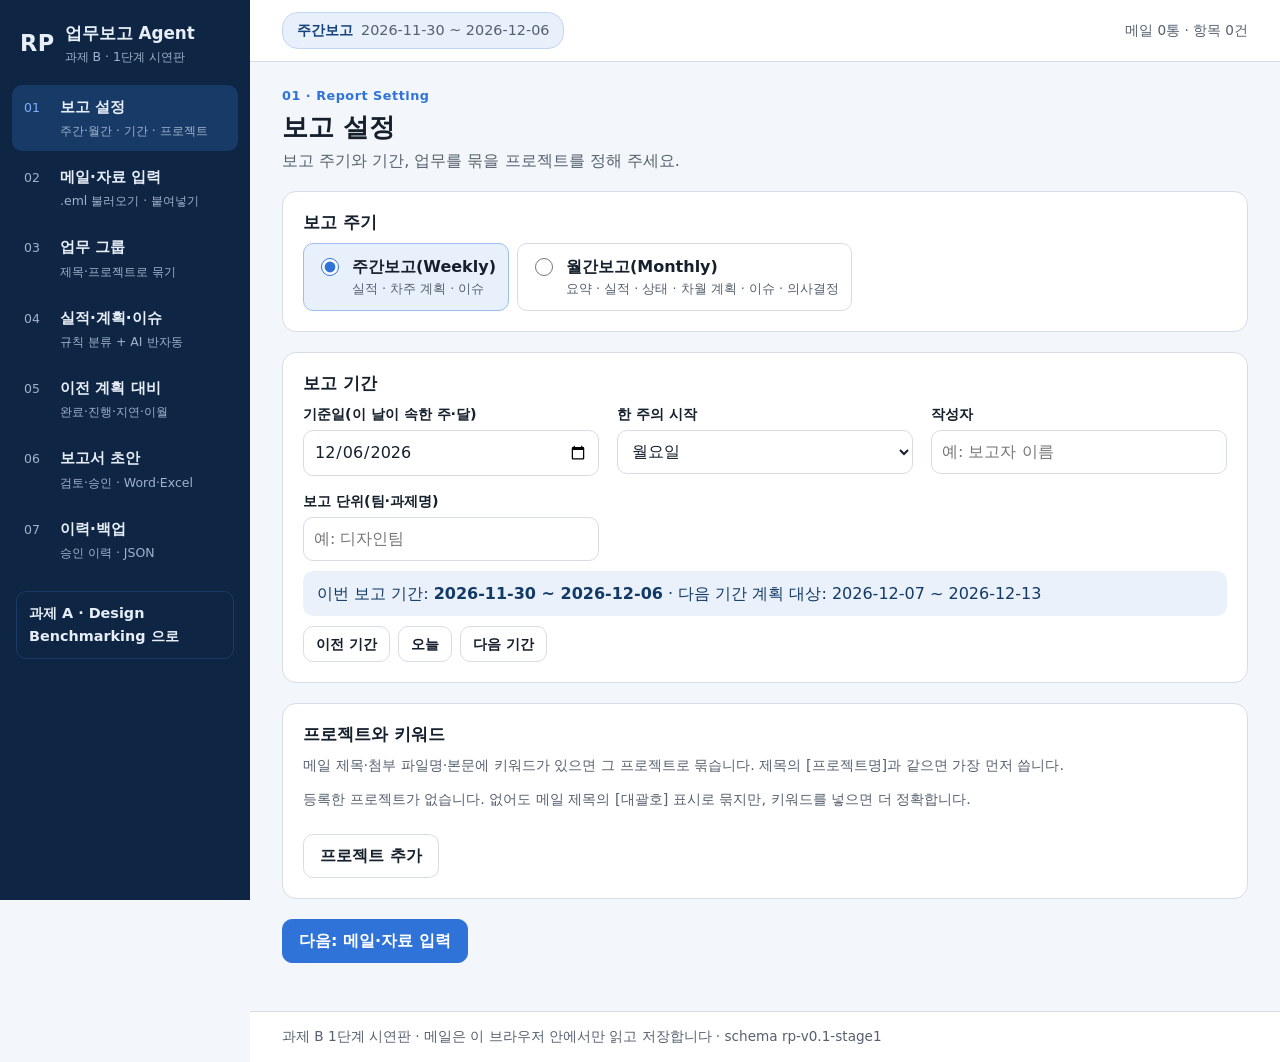
==== report/index.html @ 28d18e73 "과제 B 추가 — 자동 업무보고 Agent 1단계 (report/index.html) - 수강생 추가 제출 「AI 기반 자동 주간·월간 업무보고 생성 Agent 구축 기획서」를 과" ====
<!doctype html>
<html lang="ko">
<head>
  <meta charset="utf-8">
  <meta name="viewport" content="width=device-width, initial-scale=1">
  <title>업무보고 Agent — 과제 B</title>
  <meta name="description" content="Outlook 에서 저장한 메일(.eml)을 불러와 업무 단위로 묶고 실적·계획·이슈로 나눠, 근거 메일이 붙은 주간·월간 업무보고 초안을 만드는 브라우저 도구(과제 B 1단계 시연판)">
  <meta name="robots" content="noindex">
  <link rel="stylesheet" href="../css/style.css">
</head>
<body class="task-b">
  <a class="skip" href="#main">본문으로 건너뛰기</a>
  <div class="shell">
    <aside class="side" aria-label="주 메뉴">
      <a class="brand" href="#/setup">
        <span class="brand-mark" aria-hidden="true">RP</span>
        <span class="brand-text">
          <span class="brand-name">업무보고 Agent</span>
          <span class="brand-sub">과제 B · 1단계 시연판</span>
        </span>
      </a>
      <nav class="nav" id="nav"></nav>
      <a class="side-switch" href="../index.html">과제 A · Design Benchmarking 으로</a>
    </aside>

    <div class="body">
      <header class="topbar">
        <a class="scope-chip" id="scopeChip" href="#/setup"></a>
        <span class="topbar-note" id="storeNote"></span>
      </header>
      <div id="sampleBanner" class="sample-banner" hidden></div>
      <main id="main" class="main" tabindex="-1"></main>
      <footer class="site-footer">
        과제 B 1단계 시연판 · 메일은 이 브라우저 안에서만 읽고 저장합니다 · schema <span id="schemaVer"></span>
      </footer>
    </div>
  </div>

  <div id="toast" class="toast" role="status" aria-live="polite" hidden></div>

  <dialog id="dialog" class="dialog">
    <form method="dialog" class="dialog-body">
      <h2 id="dialogTitle"></h2>
      <div id="dialogContent"></div>
      <div class="dialog-actions" id="dialogActions"></div>
    </form>
  </dialog>

  <!-- 로컬 파일(file://)로 열어도 돌도록 module 이 아닌 일반 스크립트로 불러옵니다 -->
  <script src="../vendor/xlsx.full.min.js"></script>
  <script src="../js/report-logic.js"></script>
  <script src="../js/report-sample.js"></script>
  <script src="../js/report-app.js"></script>
</body>
</html>
---- css/style.css ----
/* Design Benchmarking Agent — 1단계 화면 스타일
   화면 구성은 제출자 웹 프로토타입(짙은 남색 사이드바 + 밝은 본문 + 파란 강조)을 따릅니다.
   360px 까지 반응형, 좁은 화면에서는 사이드바가 위쪽 메뉴로 바뀝니다. */
:root {
  --container-pad: 16px;
  --bg: #f3f6fa;
  --surface: #ffffff;
  --text: #16202c;
  --muted: #56616f;
  --line: #d6dde6;
  --primary: #2f73d9;
  --primary-dark: #215cb4;
  --primary-soft: #e8f0fc;
  --on-primary: #ffffff;
  --side: #0f2544;
  --side-2: #183a66;
  --on-side: #e7eef8;
  --on-side-muted: #9fb2cc;
  --danger: #b3261e;
  --warn-bg: #fff4d6;
  --ok: #1b6e3a;
  --fact: #1b6e3a;
  --obs: #8a4b00;
  --radius: 10px;
}
@media (min-width: 640px) { :root { --container-pad: 24px; } }
@media (min-width: 1024px) { :root { --container-pad: 32px; } }

*, *::before, *::after { box-sizing: border-box; }
html { -webkit-text-size-adjust: 100%; }
body {
  margin: 0;
  background: var(--bg);
  color: var(--text);
  font-family: "Pretendard", "Apple SD Gothic Neo", "Malgun Gothic", "Noto Sans KR", system-ui, sans-serif;
  font-size: 16px;
  line-height: 1.6;
  word-break: keep-all;
  overflow-wrap: break-word;
}
button, input, select, textarea { font: inherit; color: inherit; }
input[type="file"] { max-width: 100%; }
img { max-width: 100%; display: block; }
h1, h2, h3 { line-height: 1.3; margin: 0 0 .5em; }
h1 { font-size: 1.6rem; }
h2 { font-size: 1.2rem; }
h3 { font-size: 1.05rem; }
p { margin: 0 0 .75em; }
a { color: var(--primary); }
.sr { position: absolute; width: 1px; height: 1px; overflow: hidden; clip: rect(0 0 0 0); white-space: nowrap; }
.skip { position: absolute; left: -999px; }
.skip:focus { left: 8px; top: 8px; background: #fff; padding: 8px; z-index: 50; }
[hidden] { display: none !important; }

/* ── 뼈대: 사이드바 + 본문 ─────────────────── */
.shell { display: grid; grid-template-columns: 250px minmax(0, 1fr); min-height: 100vh; }
.side { background: var(--side); color: var(--on-side); padding: 20px 12px; position: sticky; top: 0; height: 100vh; overflow-y: auto; }
.brand { display: flex; align-items: center; gap: 10px; text-decoration: none; color: var(--on-side); padding: 0 8px 18px; }
.brand-mark { font-weight: 800; font-size: 1.4rem; letter-spacing: .02em; }
.brand-text { display: flex; flex-direction: column; min-width: 0; }
.brand-name { font-weight: 800; font-size: 1.05rem; }
.brand-sub { font-size: .78rem; color: var(--on-side-muted); }
.nav { display: flex; flex-direction: column; gap: 4px; }
.nav a {
  display: grid; grid-template-columns: 28px minmax(0, 1fr); gap: 2px 8px; align-items: baseline;
  padding: 10px 12px; border-radius: var(--radius); color: var(--on-side); text-decoration: none;
}
.nav a .no { font-size: .78rem; color: var(--on-side-muted); }
.nav a .t { font-weight: 700; font-size: .95rem; }
.nav a .s { grid-column: 2; font-size: .78rem; color: var(--on-side-muted); }
.nav a:hover { background: rgba(255, 255, 255, .06); }
.nav a[aria-current="page"] { background: var(--side-2); }
.nav a[aria-current="page"] .no { color: #7fb0ff; }

.body { min-width: 0; display: flex; flex-direction: column; }
.topbar {
  display: flex; flex-wrap: wrap; align-items: center; gap: 8px 16px;
  padding: 12px var(--container-pad); background: var(--surface); border-bottom: 1px solid var(--line);
  position: sticky; top: 0; z-index: 10;
}
.scope-chip {
  display: inline-flex; flex-wrap: wrap; gap: 2px 8px; align-items: center; min-width: 0; max-width: 100%;
  padding: 6px 14px; border-radius: 16px; background: var(--primary-soft); border: 1px solid #c3d6f3;
  color: #17427e; font-weight: 700; font-size: .9rem; text-decoration: none;
}
.scope-chip .dim { font-weight: 500; color: var(--muted); }
.topbar-note { margin-left: auto; font-size: .85rem; color: var(--muted); }
.sample-banner { background: var(--warn-bg); border-bottom: 1px solid #e8cf85; color: #5a4400; font-size: .92rem; padding: 8px var(--container-pad); }
.main { padding: 24px var(--container-pad) 48px; width: 100%; max-width: calc(1280px + 2 * var(--container-pad)); }
.main:focus { outline: none; }
.site-footer { margin-top: auto; border-top: 1px solid var(--line); background: var(--surface); color: var(--muted); font-size: .85rem; padding: 14px var(--container-pad); }

@media (max-width: 1023px) {
  .shell { grid-template-columns: minmax(0, 1fr); }
  .side { position: static; height: auto; padding: 12px var(--container-pad); }
  .brand { padding: 0 0 10px; }
  .nav { flex-direction: row; flex-wrap: wrap; gap: 4px; }
  .nav a { display: inline-flex; gap: 6px; padding: 6px 10px; }
  .nav a .s { display: none; }
  .topbar { position: static; }
}

/* ── 공통 부품 ─────────────────────────── */
.stage { font-size: .8rem; font-weight: 800; color: var(--primary); letter-spacing: .04em; margin-bottom: 4px; }
.page-head { display: flex; flex-wrap: wrap; align-items: flex-end; gap: 8px 16px; margin-bottom: 18px; }
.page-head .titles { margin-right: auto; min-width: 0; }
.page-head h1 { margin: 0; }
.page-head .lead { color: var(--muted); margin: 4px 0 0; }
.card { background: var(--surface); border: 1px solid var(--line); border-radius: 14px; padding: 20px; margin-bottom: 20px; min-width: 0; }
.card > h2 { font-size: 1.05rem; }
.note { color: var(--muted); font-size: .9rem; }
.grid-2 { display: grid; grid-template-columns: repeat(2, minmax(0, 1fr)); gap: 20px; }
@media (max-width: 900px) { .grid-2 { grid-template-columns: minmax(0, 1fr); } }

.btn {
  display: inline-flex; align-items: center; justify-content: center; gap: 8px;
  min-height: 44px; padding: 8px 16px; border-radius: var(--radius);
  border: 1px solid var(--line); background: var(--surface); cursor: pointer; font-weight: 700; text-decoration: none; color: var(--text);
}
.btn:hover { border-color: var(--primary); }
.btn:disabled { opacity: .5; cursor: not-allowed; }
.btn-primary { background: var(--primary); color: var(--on-primary); border-color: var(--primary); }
.btn-primary:hover { background: var(--primary-dark); }
.btn-danger { color: var(--danger); border-color: var(--danger); }
.btn-sm { min-height: 36px; padding: 4px 12px; font-size: .9rem; }
.btn-big { min-height: 52px; font-size: 1.05rem; padding: 12px 28px; }
.btn-row { display: flex; flex-wrap: wrap; gap: 8px; }

/* 선택 칸(Scope Setup) */
.seg { display: flex; flex-wrap: wrap; gap: 8px; }
.opt-grid { display: grid; grid-template-columns: repeat(auto-fill, minmax(180px, 1fr)); gap: 10px; }
.opt {
  position: relative; display: flex; gap: 10px; align-items: flex-start; padding: 10px 12px; min-height: 52px;
  border: 1px solid var(--line); border-radius: var(--radius); background: var(--surface); cursor: pointer; min-width: 0;
}
.opt input { margin-top: 4px; flex: none; width: 18px; height: 18px; accent-color: var(--primary); }
.opt .t { font-weight: 700; display: block; }
.opt .s { font-size: .8rem; color: var(--muted); display: block; }
.opt:has(input:checked) { background: var(--primary-soft); border-color: #9dbdf0; }
.opt .avail { font-size: .78rem; color: var(--muted); }
.opt .avail.zero { color: var(--obs); }
.summary { display: grid; grid-template-columns: max-content minmax(0, 1fr); gap: 6px 16px; margin: 0; }
.summary dt { color: var(--muted); font-size: .9rem; }
.summary dd { margin: 0; font-weight: 700; min-width: 0; }
.scope-id { font-family: ui-monospace, Menlo, Consolas, monospace; font-size: 1.15rem; color: #17427e; }

/* 양식 */
.form-grid { display: grid; grid-template-columns: repeat(3, minmax(0, 1fr)); gap: 14px 18px; }
.form-grid .span-all { grid-column: 1 / -1; }
@media (max-width: 1100px) { .form-grid { grid-template-columns: repeat(2, minmax(0, 1fr)); } }
@media (max-width: 560px) { .form-grid { grid-template-columns: minmax(0, 1fr); } }
.field { display: flex; flex-direction: column; gap: 4px; min-width: 0; }
.field > span { font-weight: 700; font-size: .9rem; }
.field > span .req { color: var(--danger); margin-left: 4px; }
.field input, .field select, .field textarea {
  width: 100%; min-height: 44px; padding: 8px 10px; border: 1px solid var(--line); border-radius: var(--radius); background: var(--surface);
}
.field textarea { min-height: 80px; resize: vertical; }
.field .hint { font-size: .82rem; color: var(--muted); }
.field .err { color: var(--danger); font-size: .88rem; }
.field.invalid input, .field.invalid select, .field.invalid textarea { border-color: var(--danger); }
fieldset.block { border: 1px solid var(--line); border-radius: 14px; padding: 16px 18px 18px; margin: 0 0 18px; background: var(--surface); min-width: 0; }
fieldset.block legend { font-weight: 800; padding: 0 6px; }
.kind { display: inline-block; font-size: .75rem; font-weight: 800; padding: 1px 8px; border-radius: 999px; margin-left: 6px; vertical-align: middle; }
.kind.fact { background: #e3f3e8; color: var(--fact); }
.kind.obs { background: #fdf0dc; color: var(--obs); }
.kind.meta { background: #eef1f5; color: var(--muted); }
.submit-bar { display: flex; justify-content: flex-end; gap: 8px; flex-wrap: wrap; position: sticky; bottom: 0; background: var(--bg); padding: 12px 0; }

/* 이미지 목록(등록 화면) */
.media-list { display: grid; grid-template-columns: repeat(auto-fill, minmax(200px, 1fr)); gap: 12px; margin-top: 12px; }
.media-item { border: 1px solid var(--line); border-radius: var(--radius); padding: 8px; display: flex; flex-direction: column; gap: 6px; min-width: 0; background: #fafbfd; }
.media-item .thumb { aspect-ratio: 4 / 3; background: #e9eef4; border-radius: 6px; display: flex; align-items: center; justify-content: center; overflow: hidden; color: var(--muted); font-size: .85rem; text-align: center; padding: 6px; }
.media-item .thumb img { width: 100%; height: 100%; object-fit: contain; }
.media-item select, .media-item input { width: 100%; min-height: 38px; padding: 4px 8px; border: 1px solid var(--line); border-radius: 8px; background: #fff; }

/* 표 */
.table-wrap { overflow-x: auto; border: 1px solid var(--line); border-radius: var(--radius); background: var(--surface); }
table.list { width: 100%; border-collapse: collapse; font-size: .92rem; }
table.list th, table.list td { padding: 8px 10px; border-bottom: 1px solid var(--line); text-align: left; vertical-align: top; }
table.list th { background: #eef2f7; white-space: nowrap; }
table.list td.num, table.list th.num { text-align: right; white-space: nowrap; }
table.list td.zero { color: #a3adba; }
table.list tr.differs td { background: #fffaf0; }
table.list td.blk { color: var(--muted); font-size: .82rem; white-space: nowrap; }
.heat-1 { background: #eef4fd; } .heat-2 { background: #d9e7fb; } .heat-3 { background: #bcd4f7; }

/* 통계 타일 */
.tiles { display: grid; grid-template-columns: repeat(4, minmax(0, 1fr)); gap: 12px; margin-bottom: 20px; }
@media (max-width: 900px) { .tiles { grid-template-columns: repeat(2, minmax(0, 1fr)); } }
.tile { background: var(--surface); border: 1px solid var(--line); border-radius: 14px; padding: 14px 16px; min-width: 0; }
.tile .k { font-size: .85rem; color: var(--muted); }
.tile .v { font-size: 1.6rem; font-weight: 800; }

/* 갤러리 */
.filters { display: grid; grid-template-columns: repeat(auto-fit, minmax(150px, 1fr)); gap: 12px; align-items: end; }
.gallery { display: grid; grid-template-columns: repeat(auto-fill, minmax(230px, 1fr)); gap: 16px; }
.mcard { background: var(--surface); border: 1px solid var(--line); border-radius: 14px; overflow: hidden; display: flex; flex-direction: column; min-width: 0; }
.mcard.picked { border-color: var(--primary); box-shadow: 0 0 0 2px var(--primary-soft); }
.mcard .img { aspect-ratio: 4 / 3; background: #e9eef4; display: flex; align-items: center; justify-content: center; color: var(--muted); font-size: .9rem; }
.mcard .img img { width: 100%; height: 100%; object-fit: contain; }
.mcard .bd { padding: 12px 14px; display: flex; flex-direction: column; gap: 6px; flex: 1; }
.mcard .nm { font-weight: 800; }
.mcard .nm a { color: var(--text); text-decoration: none; }
.mcard .nm a:hover { color: var(--primary); }
.mcard .spec { font-size: .85rem; color: var(--muted); }
.mcard .ft { display: flex; flex-wrap: wrap; gap: 6px; padding: 0 14px 14px; }
.tags { display: flex; flex-wrap: wrap; gap: 6px; }
.tag { display: inline-block; padding: 2px 10px; border-radius: 999px; background: var(--primary-soft); color: #17427e; font-size: .78rem; font-weight: 700; }
.tag.muted { background: #eef1f5; color: var(--muted); }
.tag.warn { background: #fdecea; color: #7a1c14; }
.tag.ok { background: #e3f3e8; color: var(--ok); }

/* Side-by-Side */
.sbs { display: grid; gap: 12px; }
.sbs-row { display: grid; grid-template-columns: 120px repeat(var(--n), minmax(0, 1fr)); gap: 12px; align-items: start; }
.sbs-row .lab { font-weight: 800; font-size: .9rem; padding-top: 6px; }
.sbs-cell { background: var(--surface); border: 1px solid var(--line); border-radius: 10px; min-width: 0; overflow: hidden; }
.sbs-cell .img { aspect-ratio: 4 / 3; background: #e9eef4; display: flex; align-items: center; justify-content: center; color: var(--muted); font-size: .85rem; text-align: center; padding: 4px; }
.sbs-cell .img img { width: 100%; height: 100%; object-fit: contain; }
.sbs-cell .cap { padding: 6px 10px; font-weight: 700; font-size: .9rem; }
@media (max-width: 700px) {
  .sbs-row { grid-template-columns: repeat(2, minmax(0, 1fr)); }
  .sbs-row .lab { grid-column: 1 / -1; padding-top: 0; }
}

/* 상세 */
.detail-top { display: grid; grid-template-columns: minmax(0, 3fr) minmax(0, 2fr); gap: 20px; }
@media (max-width: 900px) { .detail-top { grid-template-columns: minmax(0, 1fr); } }
.viewer .main-img { aspect-ratio: 4 / 3; background: #e9eef4; border-radius: 10px; display: flex; align-items: center; justify-content: center; overflow: hidden; color: var(--muted); }
.viewer .main-img img { width: 100%; height: 100%; object-fit: contain; }
.thumbs { display: flex; flex-wrap: wrap; gap: 8px; margin-top: 10px; }
.thumbs button { border: 2px solid var(--line); border-radius: 8px; background: #fff; padding: 4px 8px; cursor: pointer; font-size: .82rem; font-weight: 700; min-height: 36px; }
.thumbs button[aria-pressed="true"] { border-color: var(--primary); color: var(--primary); }
dl.kvs { display: grid; grid-template-columns: max-content minmax(0, 1fr); gap: 4px 14px; margin: 0; font-size: .92rem; }
dl.kvs dt { color: var(--muted); }
dl.kvs dd { margin: 0; min-width: 0; }
.blocks { display: grid; grid-template-columns: repeat(2, minmax(0, 1fr)); gap: 16px; }
@media (max-width: 900px) { .blocks { grid-template-columns: minmax(0, 1fr); } }

/* 가져오기 */
.map-grid { display: grid; grid-template-columns: repeat(auto-fill, minmax(260px, 1fr)); gap: 10px 16px; }
.map-row { display: flex; flex-direction: column; gap: 4px; min-width: 0; border: 1px solid var(--line); border-radius: 10px; padding: 8px 10px; background: #fafbfd; }
.map-row .col { font-weight: 800; }
.map-row .ex { font-size: .8rem; color: var(--muted); overflow: hidden; text-overflow: ellipsis; white-space: nowrap; }
.map-row select { min-height: 38px; border: 1px solid var(--line); border-radius: 8px; padding: 4px 8px; background: #fff; width: 100%; }

.alert { padding: 10px 14px; border-radius: var(--radius); margin: 10px 0; }
.alert.warn { background: #fdecea; color: #7a1c14; }
.alert.info { background: #eaf1fa; color: #123a66; }
.empty { text-align: center; padding: 40px 16px; color: var(--muted); }

/* 대화상자·알림 */
.dialog { border: none; border-radius: 12px; padding: 0; width: min(640px, calc(100vw - 32px)); max-height: calc(100vh - 32px); }
.dialog::backdrop { background: rgba(0, 0, 0, .45); }
.dialog-body { padding: 20px; }
.dialog-actions { display: flex; justify-content: flex-end; gap: 8px; margin-top: 16px; flex-wrap: wrap; }
.toast { position: fixed; left: 50%; bottom: 24px; transform: translateX(-50%); background: #1b2430; color: #fff; padding: 12px 18px; border-radius: var(--radius); z-index: 100; max-width: calc(100vw - 32px); }
.toast.error { background: var(--danger); }

/* 인쇄: 비교표만 */
/* ── 2026-09-29 추가: 07 Insight · 08 Report · 09 피드백 · 10 운영 루프 ── */
table.list td.up { background: #e3f4e8; }
table.list td.down { background: #fde8e6; }
table.list tr.sum th, table.list tr.sum td { background: #eef2f7; font-weight: 700; }
table.list td.pre { white-space: pre-line; min-width: 200px; }
.sw-grid { display: grid; grid-template-columns: repeat(auto-fit, minmax(min(100%, 260px), 1fr)); gap: 12px; }
.sw-card { border: 1px solid var(--line); border-radius: var(--radius); padding: 12px 14px; min-width: 0; }
.sw-card h3 { margin: 0 0 6px; }
.sw-card ul { margin: 2px 0 8px; padding-left: 20px; }
.sw-k { font-weight: 800; font-size: .88rem; }
.sw-k.ok { color: var(--ok); }
.sw-k.bad { color: var(--danger); }
ol.loop { list-style: none; margin: 0; padding: 0; display: grid; gap: 8px; }
ol.loop li { display: flex; flex-wrap: wrap; align-items: center; justify-content: space-between; gap: 8px; border: 1px solid var(--line); border-radius: var(--radius); padding: 6px 10px; }
ol.loop li.done { background: #eef8f1; border-color: #b9dfc5; }
ol.loop li .opt { border: 0; padding: 0; min-height: 44px; flex: 1 1 220px; }
.nav a .s.badge-warn { color: #ffd98a; font-weight: 700; }
.rp-screen { padding: 24px; }
.rp-screen .rp-fb { margin-top: 8px; }

@media print {
  .side, .topbar, .site-footer, .sample-banner, .no-print, .toast { display: none !important; }
  .shell { display: block; }
  body { background: #fff; font-size: 11pt; }
  .main { padding: 0; max-width: none; }
  .card { border: none; padding: 0; }
  .table-wrap { overflow: visible; border: none; }
  table.list th, table.list td { padding: 4px 6px; }
  .print-only { display: block !important; }
  .sbs-row { break-inside: avoid; }
}
.print-only { display: none; }

/* ── 과제 전환 링크 (2026-09-29, 과제 B 추가) ── */
.side-switch {
  display: block; margin: 18px 4px 0; padding: 10px 12px; border: 1px solid var(--side-2); border-radius: var(--radius);
  color: var(--on-side); text-decoration: none; font-weight: 700; font-size: .9rem;
}
.side-switch:hover { background: rgba(255, 255, 255, .06); }
@media (max-width: 1023px) { .side-switch { display: inline-block; margin: 8px 0 0; padding: 6px 10px; } }

/* ── 과제 B · 업무보고 Agent ── */
.drop { display: flex; flex-wrap: wrap; align-items: center; gap: 10px 16px; padding: 22px; border: 2px dashed var(--line); border-radius: 14px; background: #fafbfd; margin-bottom: 12px; }
.drop.over { border-color: var(--primary); background: var(--primary-soft); }
.btn input[type="file"] { position: absolute; width: 1px; height: 1px; overflow: hidden; clip: rect(0 0 0 0); }
.btn { position: relative; }
.pj-rows { display: grid; gap: 10px; margin-bottom: 12px; }
.pj-row { display: grid; grid-template-columns: minmax(0, 1fr) minmax(0, 2fr) auto; gap: 10px; align-items: end; }
@media (max-width: 700px) { .pj-row { grid-template-columns: minmax(0, 1fr); } }
.nowrap { white-space: nowrap; }
.att { font-size: .82rem; color: var(--muted); }
a.evlink { display: inline-block; margin: 0 6px 2px 0; font-weight: 800; font-size: .85rem; }
table.list.items td { min-width: 90px; }
table.list.items td.wide { min-width: 260px; }
table.list.items select, table.list.items input[type="text"], table.list.items input[type="date"], table.list.items textarea {
  width: 100%; min-height: 36px; padding: 4px 6px; border: 1px solid var(--line); border-radius: 8px; background: #fff;
}
table.list.items textarea { resize: vertical; }
table.list tr.excluded td { opacity: .5; }
table.list tr.inferred textarea { font-style: italic; }
.mono { font-family: ui-monospace, Menlo, Consolas, monospace; font-size: .85rem; }
.steps { margin: 8px 0 12px; padding-left: 22px; }
.steps li { margin: 4px 0; }
pre.mail-body { white-space: pre-wrap; word-break: keep-all; overflow-wrap: break-word; font-family: inherit; background: #fafbfd; border: 1px solid var(--line); border-radius: var(--radius); padding: 12px 14px; margin: 0 0 10px; }
.paper { padding: 28px; }
.paper .rp h1 { font-size: 1.4rem; }
.paper .rp h2 { font-size: 1.1rem; }
.paper .rp a.ev { text-decoration: none; }
@media (max-width: 700px) {
  .paper { padding: 16px; }
  .paper .rp table { display: block; overflow-x: auto; } /* 좁은 화면에서는 표만 옆으로 밀어 봅니다 */
}
@media print {
  .task-b .paper { border: none; padding: 0; }
}
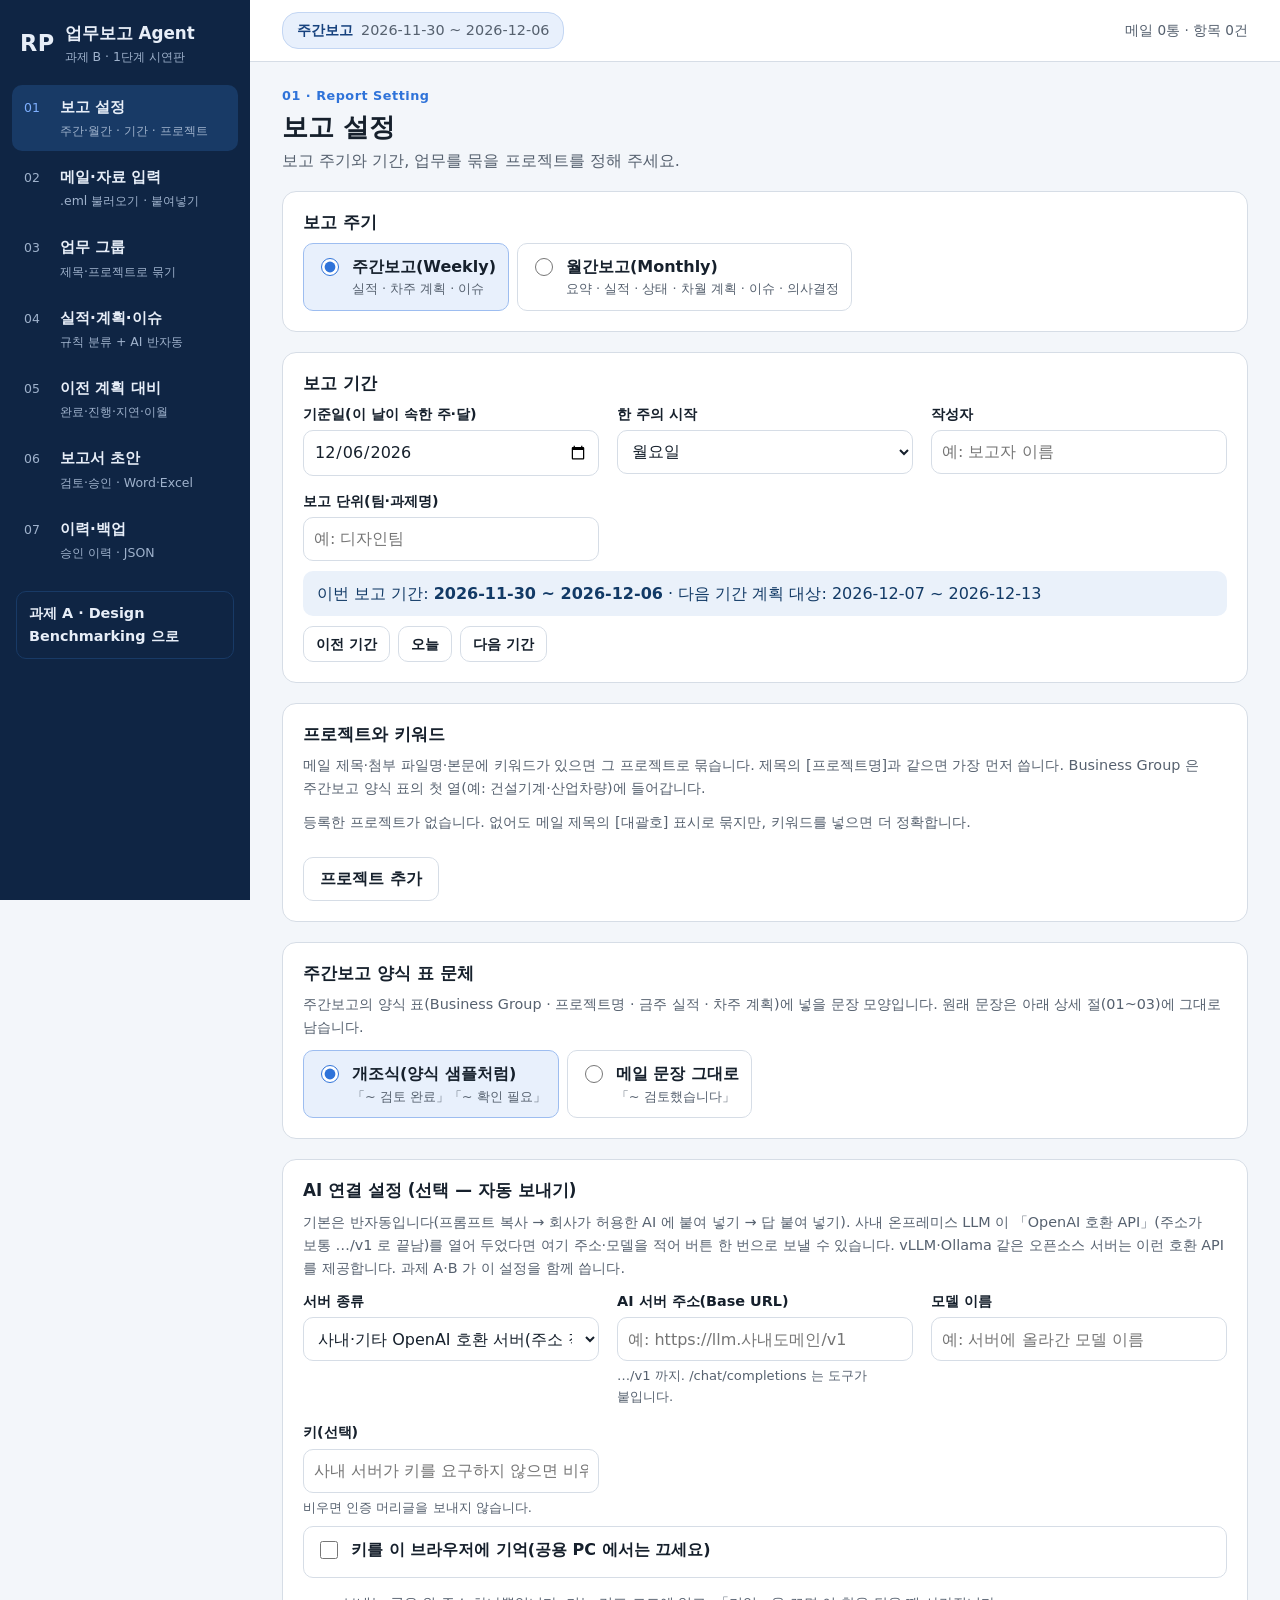
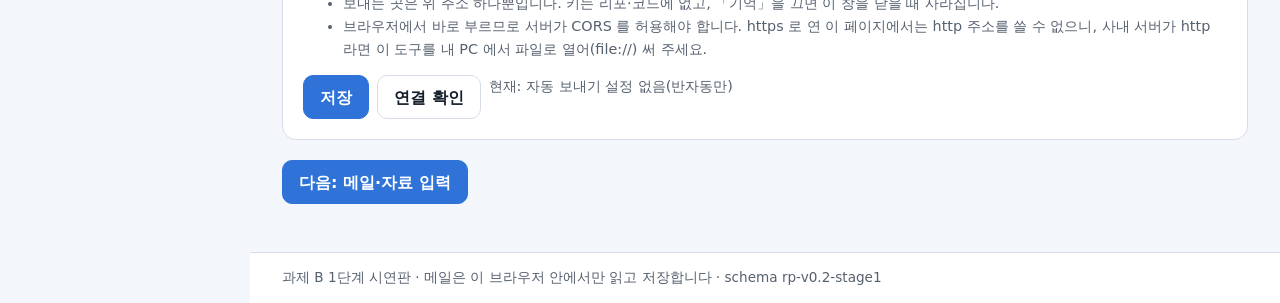
==== commit ac43698e: "오후 늦게 답변 반영 — 과제 A 평가 기준 자료 8기준·20년, 과제 B 클래식 Outlook 내보내기·주간 양식 표, 공용 사내 LLM(OpenAI 호환) 연결 과제 A - 평" ====
--- a/report/index.html
+++ b/report/index.html
@@ -50,6 +50,8 @@
   <script src="../vendor/xlsx.full.min.js"></script>
   <script src="../js/report-logic.js"></script>
   <script src="../js/report-sample.js"></script>
+  <script src="../js/ai-endpoint.js"></script>
+  <script src="../js/ai-panel.js"></script>
   <script src="../js/report-app.js"></script>
 </body>
 </html>
--- a/css/style.css
+++ b/css/style.css
@@ -334,3 +334,10 @@
 @media print {
   .task-b .paper { border: none; padding: 0; }
 }
+
+/* 2026-09-29 오후 늦게 — 평가 8기준 표 · AI 연결 설정 */
+.blocks > .span-all { grid-column: 1 / -1; }
+.eval-table th[scope="row"] { min-width: 220px; }
+.eval-table td select { min-width: 84px; }
+.eval-table td input { min-width: 220px; width: 100%; }
+.ai-send { display: inline-flex; align-items: center; flex-wrap: wrap; gap: 4px; }
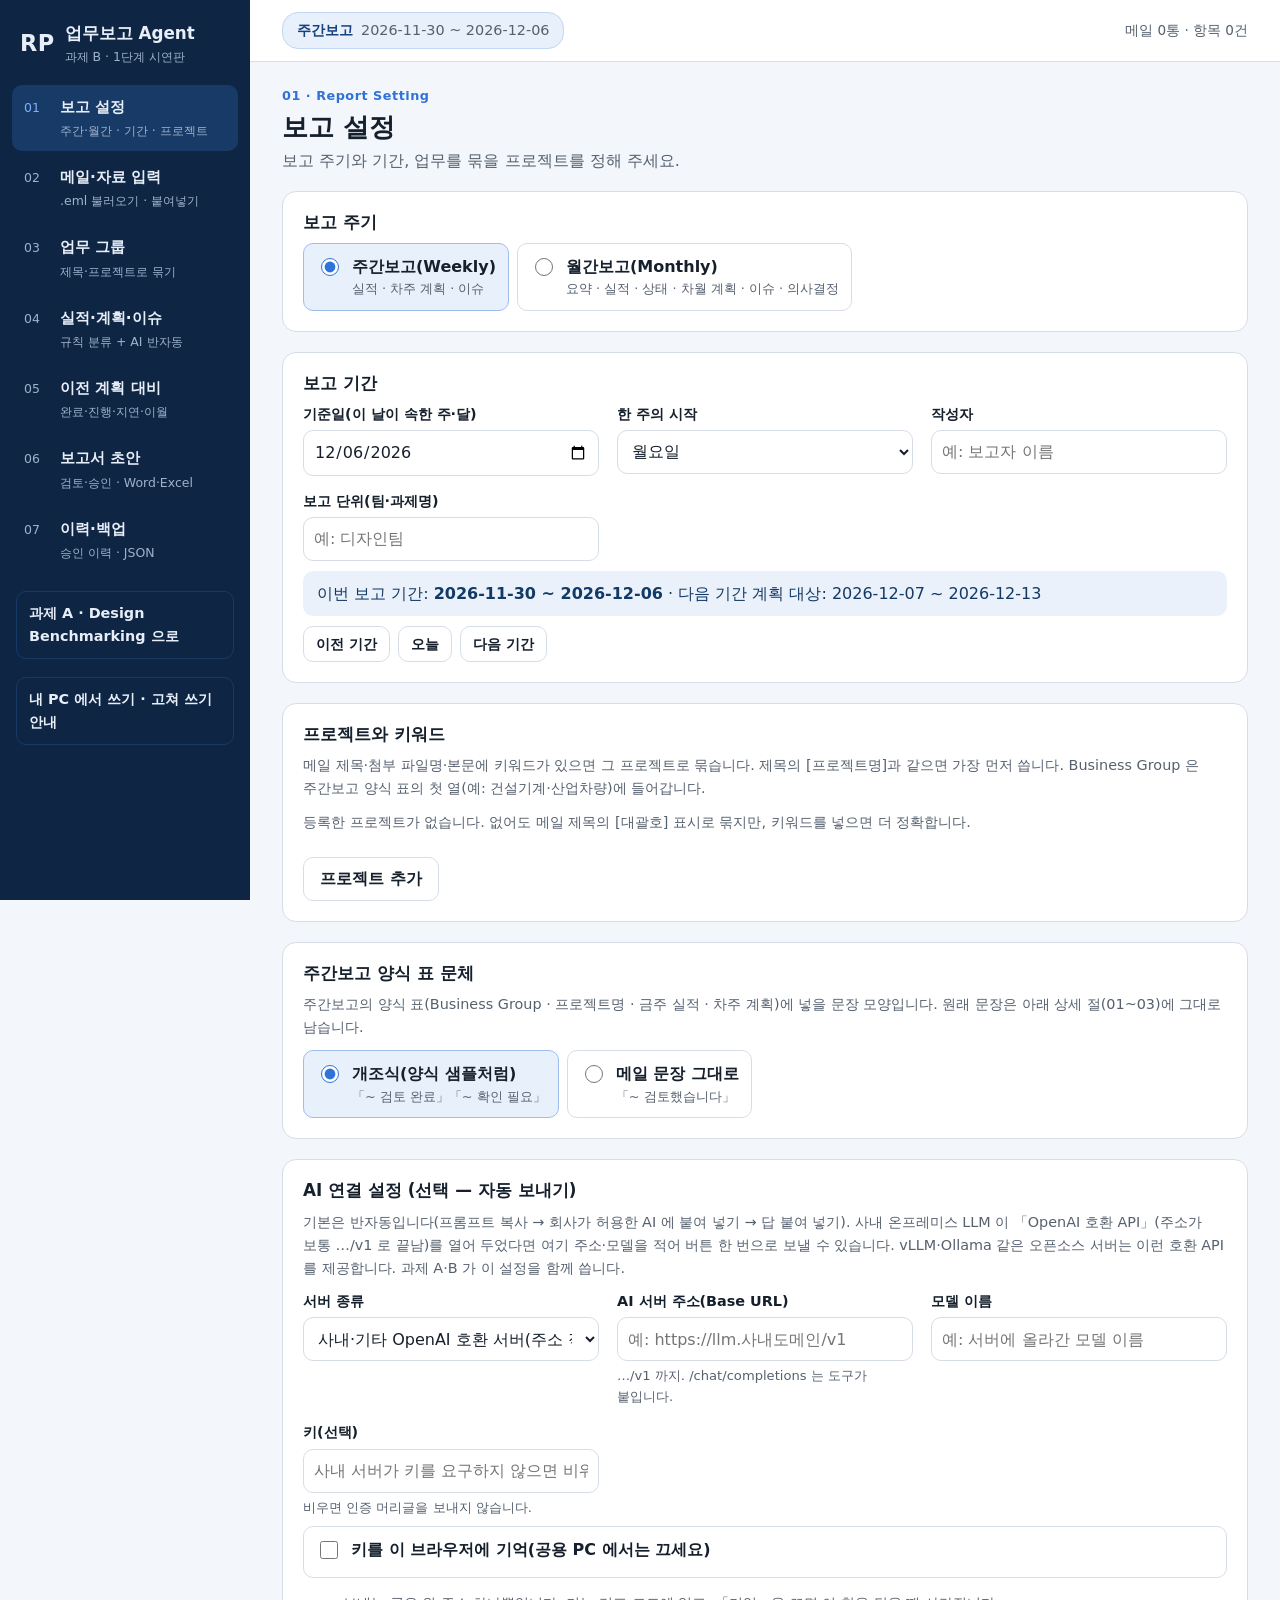
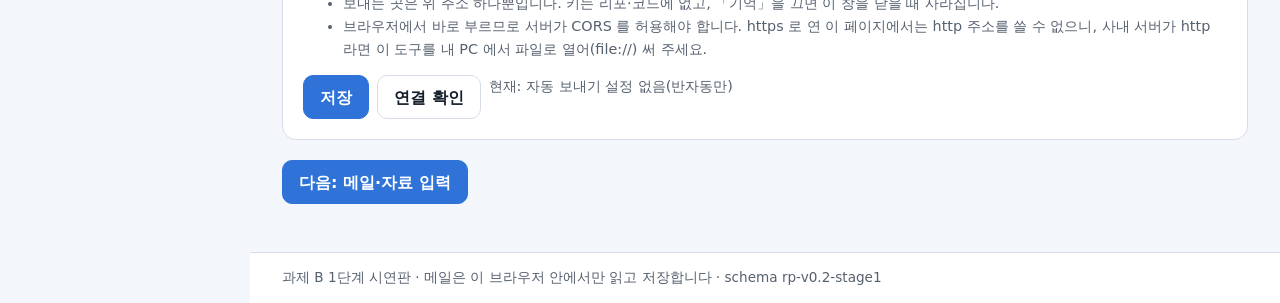
==== commit a17c62ea: "2026-09-30 반영 — 보고서 목적별 비중 프로필(버전 관리)·Radar Chart·내 PC 에서 쓰기 안내·질문 4개 답변 - 비중 프로필 6개(종합 = 평가 기준 자료 권" ====
--- a/report/index.html
+++ b/report/index.html
@@ -21,6 +21,7 @@
       </a>
       <nav class="nav" id="nav"></nav>
       <a class="side-switch" href="../index.html">과제 A · Design Benchmarking 으로</a>
+      <a class="side-switch" href="../guide.html">내 PC 에서 쓰기 · 고쳐 쓰기 안내</a>
     </aside>
 
     <div class="body">
--- a/css/style.css
+++ b/css/style.css
@@ -341,3 +341,19 @@
 .eval-table td select { min-width: 84px; }
 .eval-table td input { min-width: 220px; width: 100%; }
 .ai-send { display: inline-flex; align-items: center; flex-wrap: wrap; gap: 4px; }
+
+/* 2026-09-30 — 보고서 목적별 비중 · Radar Chart · 내 PC 에서 쓰기 */
+.weight-grid { display: grid; grid-template-columns: repeat(auto-fit, minmax(min(100%, 150px), 1fr)); gap: 10px; margin: 8px 0; }
+.weight-grid input { width: 100%; }
+.wt-ok { color: var(--ok); }
+.wt-bad { color: var(--danger); }
+.radar-box { margin-top: 12px; }
+.radar-fig { margin: 0; display: flex; flex-wrap: wrap; gap: 12px 20px; align-items: center; }
+.radar-fig svg { flex: 1 1 320px; min-width: 0; height: auto; }
+.radar-fig figcaption { flex: 1 1 200px; min-width: 0; }
+.radar-legend { list-style: none; margin: 0; padding: 0; font-size: .92rem; }
+.radar-legend li { margin: 3px 0; }
+.radar-legend .muted { color: var(--muted); }
+.radar-key { display: inline-block; width: 20px; border-top: 3px solid; margin-right: 8px; vertical-align: middle; }
+.local-use ol { margin: 0 0 12px; padding-left: 22px; }
+.local-use li { margin: 4px 0; }
